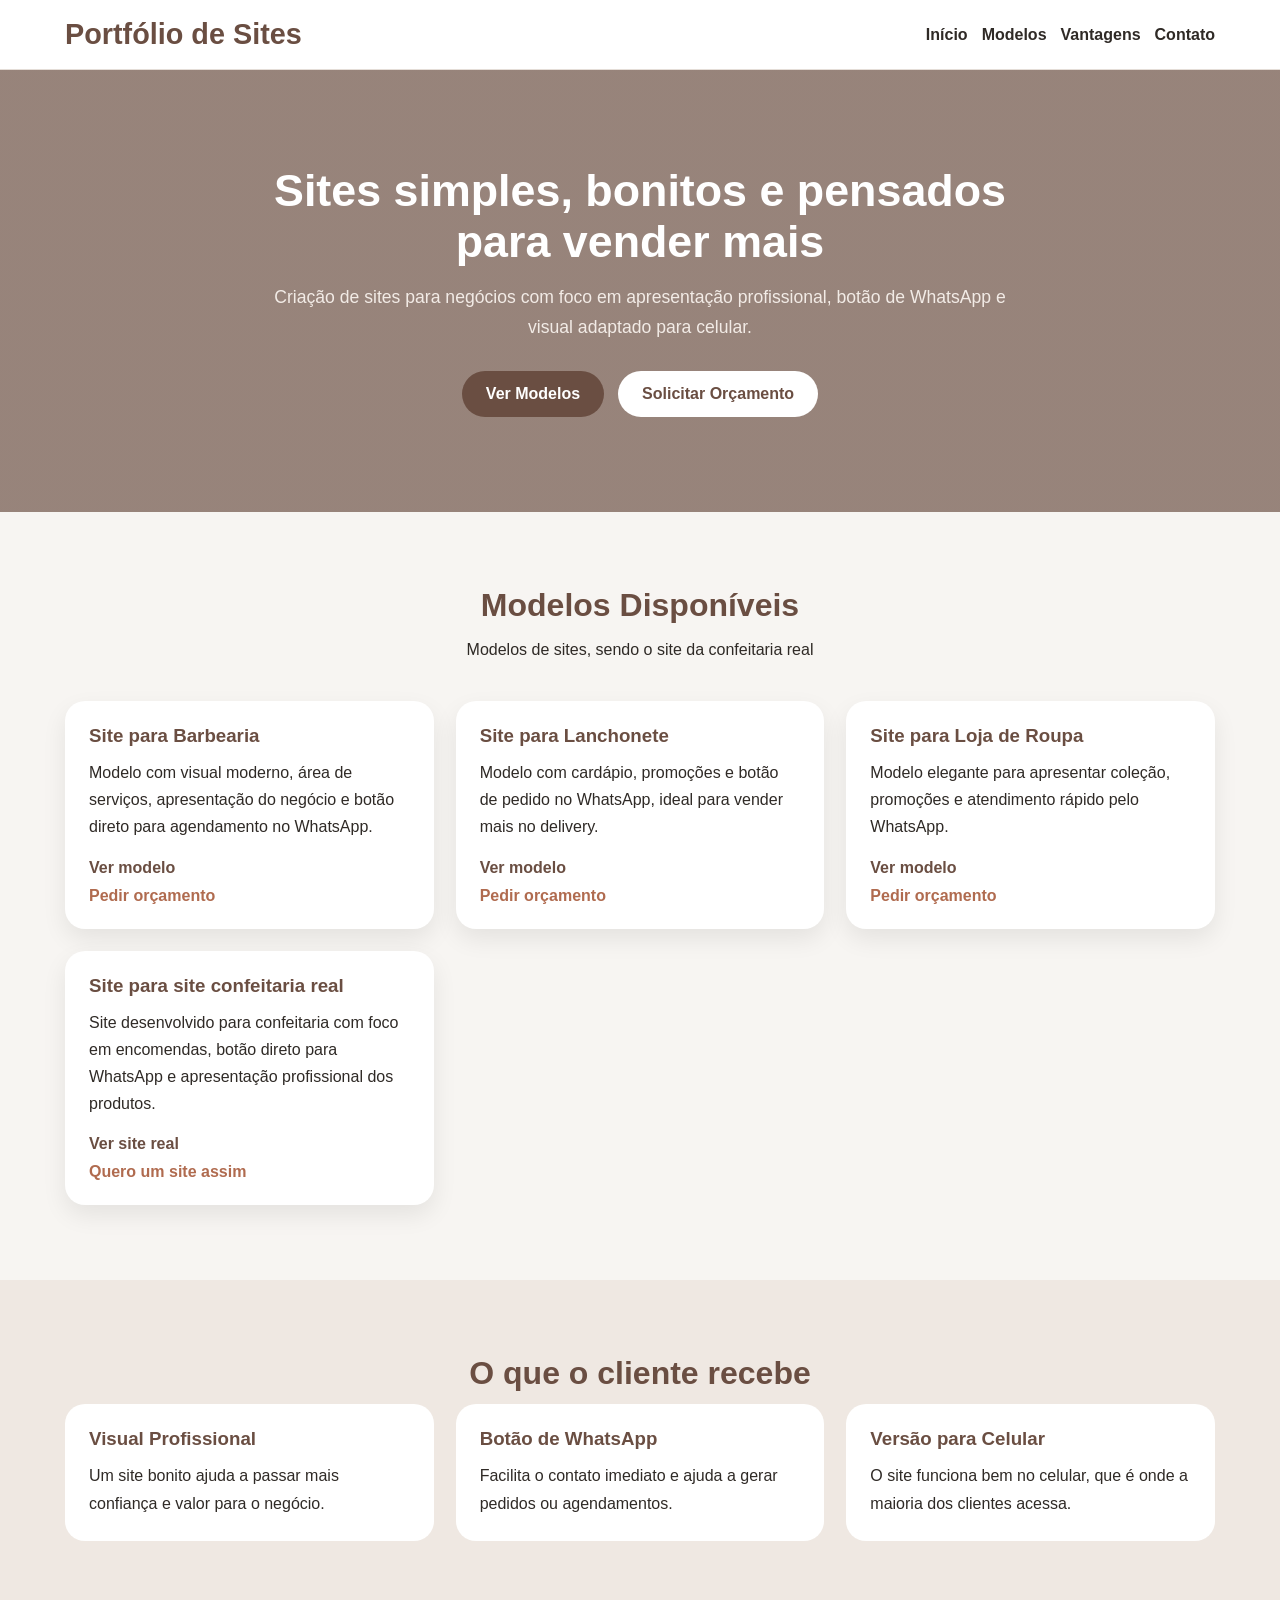
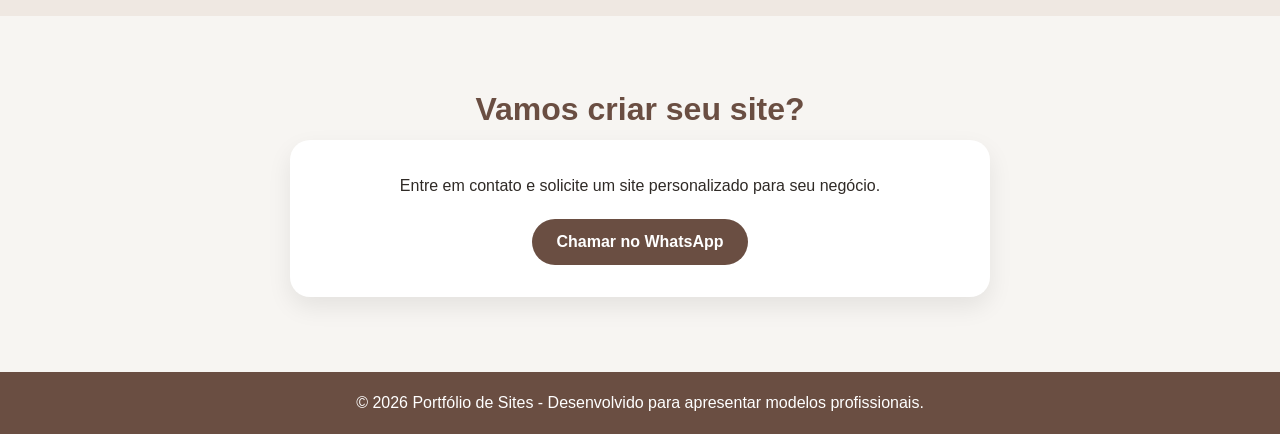
==== index.html @ a55e612e "Add files via upload" ====
<!DOCTYPE html>
<html lang="pt-BR">
<head>
  <meta charset="UTF-8" />
  <meta name="viewport" content="width=device-width, initial-scale=1.0" />
  <title>Portfólio de Sites | Gabriel</title>

  <!-- Liga o HTML ao CSS separado -->
  <link rel="stylesheet" href="style.css" />
</head>
<body>
  <!-- CABEÇALHO DO SITE -->
  <header class="topo">
    <div class="container topo-conteudo">
      <!-- Nome principal do portfólio -->
      <div class="logo">Portfólio de Sites</div>

      <!-- Menu para navegar pela mesma página -->
      <nav class="menu">
        <a href="#inicio">Início</a>
        <a href="#modelos">Modelos</a>
        <a href="#vantagens">Vantagens</a>
        <a href="#contato">Contato</a>
      </nav>
    </div>
  </header>

  <!-- BANNER PRINCIPAL -->
  <section id="inicio" class="hero">
    <div class="container hero-conteudo">
      <!-- Título de destaque -->
      <h1>Sites simples, bonitos e pensados para vender mais</h1>

      <!-- Texto de apresentação -->
      <p>
        Criação de sites para negócios com foco em apresentação profissional,
        botão de WhatsApp e visual adaptado para celular.
      </p>

      <!-- Botões principais -->
      <div class="hero-botoes">
        <a href="#modelos" class="botao botao-principal">Ver Modelos</a>
        <a href="https://wa.me/5513996545273?text=Olá%20quero%20um%20site%20para%20meu%20negócio" target="_blank" class="botao botao-secundario">Solicitar Orçamento</a>
      </div>
    </div>
  </section>

  <!-- SEÇÃO DOS MODELOS -->
  <section id="modelos" class="secao">
    <div class="container">
      <h2 class="titulo-secao">Modelos Disponíveis</h2>
      <p class="subtitulo-secao">
        Modelos de sites, sendo o site da confeitaria real
      </p>

      <div class="cards">
        <!-- Modelo 1 -->
        <article class="card">
          <h3>Site para Barbearia</h3>
          <p>
            Modelo com visual moderno, área de serviços, apresentação do negócio e botão direto para agendamento no WhatsApp.
          </p>
          <div class="botoes-card">
            <a href="../site_barbearia/index.html" class="link-card">Ver modelo</a>
            <a href="https://wa.me/5513996545273?text=Olá%20quero%20um%20site%20de%20barbearia" target="_blank" class="link-card link-secundario">Pedir orçamento</a>
          </div>
        </article>

        <!-- Modelo 2 -->
        <article class="card">
          <h3>Site para Lanchonete</h3>
          <p>
            Modelo com cardápio, promoções e botão de pedido no WhatsApp, ideal para vender mais no delivery.
          </p>
          <div class="botoes-card">
            <a href="../site_lanchonete/index.html" class="link-card">Ver modelo</a>
            <a href="https://wa.me/5513996545273?text=Olá%20quero%20um%20site%20de%20lanchonete" target="_blank" class="link-card link-secundario">Pedir orçamento</a>
          </div>
        </article>

        <!-- Modelo 3 -->
        <article class="card">
          <h3>Site para Loja de Roupa</h3>
          <p>
            Modelo elegante para apresentar coleção, promoções e atendimento rápido pelo WhatsApp.
          </p>
          <div class="botoes-card">
            <a href="../site_loja_roupa/index.html" class="link-card">Ver modelo</a>
            <a href="https://wa.me/5513996545273?text=Olá%20quero%20um%20site%20para%20loja%20de%20roupa" target="_blank" class="link-card link-secundario">Pedir orçamento</a>
          </div>
        </article>
        
        <!-- Modelo 4 -->
        <article class="card">
          <h3>Site para site confeitaria real</h3>
          <p>
            Site desenvolvido para confeitaria com foco em encomendas, botão direto para WhatsApp e apresentação profissional dos produtos.
          </p>
          <div class="botoes-card">
            <a href="../Iris/site_confeitaria/index.html" class="link-card">Ver site real</a>
            <a href="https://wa.me/5513996545273?text=Olá%20quero%20um%20site%20para%20loja%20de%20roupa" target="_blank" class="link-card link-secundario"> Quero um site assim</a>
          </div>
        </article>

      </div>
    </div>
   
  </section>

  <!-- SEÇÃO DE VANTAGENS -->
  <section id="vantagens" class="secao secao-destaque">
    <div class="container">
      <h2 class="titulo-secao">O que o cliente recebe</h2>

      <div class="lista-vantagens">
        <!-- Vantagem 1 -->
        <div class="vantagem">
          <h3>Visual Profissional</h3>
          <p>Um site bonito ajuda a passar mais confiança e valor para o negócio.</p>
        </div>

        <!-- Vantagem 2 -->
        <div class="vantagem">
          <h3>Botão de WhatsApp</h3>
          <p>Facilita o contato imediato e ajuda a gerar pedidos ou agendamentos.</p>
        </div>

        <!-- Vantagem 3 -->
        <div class="vantagem">
          <h3>Versão para Celular</h3>
          <p>O site funciona bem no celular, que é onde a maioria dos clientes acessa.</p>
        </div>
      </div>
    </div>
  </section>

  <!-- SEÇÃO DE CONTATO -->
  <section id="contato" class="secao">
    <div class="container">
      <h2 class="titulo-secao">Vamos criar seu site?</h2>

      <div class="contato-box">
        <p>
          Entre em contato e solicite um site personalizado para seu negócio.
        </p>

        <a href="https://wa.me/5513996545273?text=Olá%20quero%20um%20site%20personalizado" target="_blank" class="botao botao-principal">Chamar no WhatsApp</a>
      </div>
    </div>
  </section>

  <!-- RODAPÉ -->
  <footer class="rodape">
    <p>© 2026 Portfólio de Sites - Desenvolvido para apresentar modelos profissionais.</p>
  </footer>
</body>
</html>
---- style.css ----
/* ===== RESET BÁSICO ===== */
/* Remove espaçamentos padrão do navegador */
* {
  margin: 0;
  padding: 0;
  box-sizing: border-box;
}

/* ===== ESTILO GERAL ===== */
body {
  /* Define a fonte principal do site */
  font-family: Arial, Helvetica, sans-serif;

  /* Cor de fundo suave */
  background-color: #f7f5f2;

  /* Cor principal dos textos */
  color: #2f2a26;
}

/* Limita a largura e centraliza o conteúdo */
.container {
  width: 90%;
  max-width: 1150px;
  margin: 0 auto;
}

/* ===== CABEÇALHO ===== */
.topo {
  background-color: #ffffff;
  border-bottom: 1px solid #e4ddd7;
  position: sticky;
  top: 0;
}

.topo-conteudo {
  display: flex;
  justify-content: space-between;
  align-items: center;
  gap: 20px;
  flex-wrap: wrap;
  padding: 18px 0;
}

.logo {
  font-size: 1.8rem;
  font-weight: bold;
  color: #6a4e42;
}

.menu {
  display: flex;
  gap: 14px;
  flex-wrap: wrap;
}

.menu a {
  text-decoration: none;
  color: #2f2a26;
  font-weight: bold;
}

/* ===== BANNER ===== */
.hero {
  padding: 95px 20px;
  text-align: center;
  background: linear-gradient(rgba(106, 78, 66, 0.68), rgba(106, 78, 66, 0.68)),
    url("https://images.unsplash.com/photo-1516321318423-f06f85e504b3?auto=format&fit=crop&w=1400&q=80") center/cover;
}

.hero-conteudo {
  max-width: 780px;
  margin: 0 auto;
}

.hero h1 {
  font-size: 2.8rem;
  color: #ffffff;
  margin-bottom: 16px;
}

.hero p {
  color: #f2ebe6;
  line-height: 1.7;
  margin-bottom: 28px;
  font-size: 1.1rem;
}

.hero-botoes {
  display: flex;
  justify-content: center;
  gap: 14px;
  flex-wrap: wrap;
}

/* ===== BOTÕES ===== */
.botao {
  display: inline-block;
  text-decoration: none;
  padding: 14px 24px;
  border-radius: 999px;
  font-weight: bold;
}

.botao-principal {
  background-color: #6a4e42;
  color: #ffffff;
}

.botao-secundario {
  background-color: #ffffff;
  color: #6a4e42;
}

/* ===== SEÇÕES ===== */
.secao {
  padding: 75px 0;
}

.secao-destaque {
  background-color: #efe8e2;
}

.titulo-secao {
  text-align: center;
  font-size: 2rem;
  color: #6a4e42;
  margin-bottom: 12px;
}

.subtitulo-secao {
  text-align: center;
  max-width: 720px;
  margin: 0 auto 38px;
  line-height: 1.7;
}

/* ===== CARDS ===== */
.cards {
  display: grid;
  grid-template-columns: repeat(3, 1fr);
  gap: 22px;
}

.card {
  background-color: #ffffff;
  border-radius: 20px;
  padding: 24px;
  box-shadow: 0 10px 24px rgba(0, 0, 0, 0.08);
}

.card h3 {
  color: #6a4e42;
  margin-bottom: 12px;
}

.card p {
  line-height: 1.7;
  margin-bottom: 18px;
}

.botoes-card {
  display: flex;
  flex-direction: column;
  gap: 10px;
}

.link-card {
  text-decoration: none;
  font-weight: bold;
  color: #6a4e42;
}

.link-secundario {
  color: #b06b4f;
}

/* ===== VANTAGENS ===== */
.lista-vantagens {
  display: grid;
  grid-template-columns: repeat(3, 1fr);
  gap: 22px;
}

.vantagem {
  background-color: #ffffff;
  border-radius: 20px;
  padding: 24px;
}

.vantagem h3 {
  margin-bottom: 12px;
  color: #6a4e42;
}

.vantagem p {
  line-height: 1.7;
}

/* ===== CONTATO ===== */
.contato-box {
  max-width: 700px;
  margin: 0 auto;
  text-align: center;
  background-color: #ffffff;
  border-radius: 20px;
  padding: 32px;
  box-shadow: 0 10px 24px rgba(0, 0, 0, 0.08);
}

.contato-box p {
  margin-bottom: 20px;
  line-height: 1.7;
}

/* ===== RODAPÉ ===== */
.rodape {
  text-align: center;
  padding: 22px 15px;
  background-color: #6a4e42;
  color: #ffffff;
}

/* ===== RESPONSIVIDADE ===== */
@media (max-width: 900px) {
  .cards,
  .lista-vantagens {
    grid-template-columns: 1fr;
  }

  .hero h1 {
    font-size: 2.2rem;
  }
}
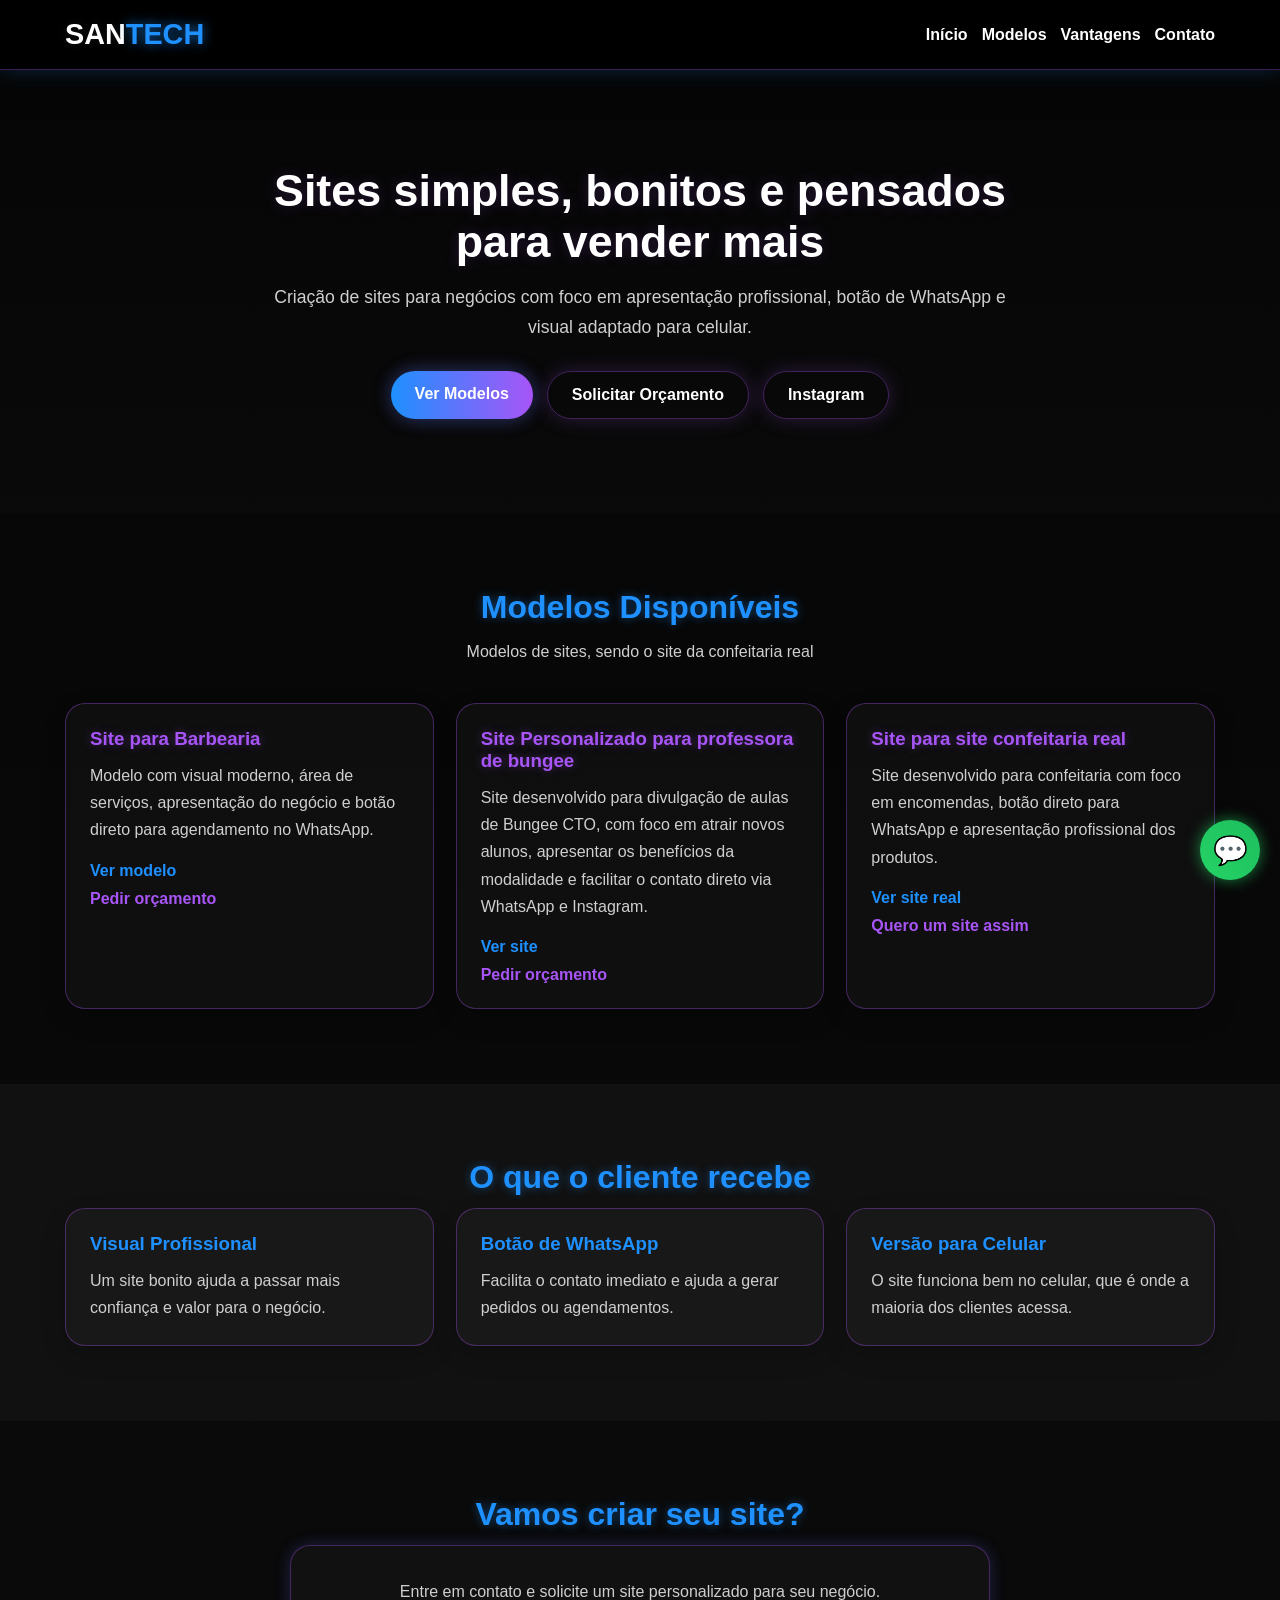
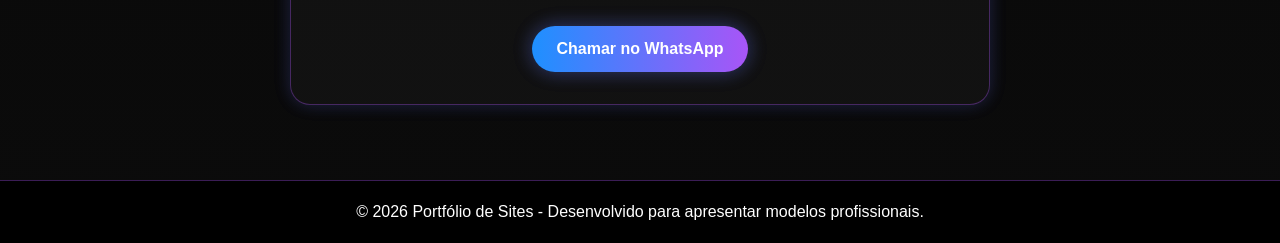
==== commit 9ba7e486: "Add files via upload" ====
--- a/index.html
+++ b/index.html
@@ -13,7 +13,9 @@
   <header class="topo">
     <div class="container topo-conteudo">
       <!-- Nome principal do portfólio -->
-      <div class="logo">Portfólio de Sites</div>
+      <div class="logo">
+        SAN<span>TECH</span>
+      </div>
 
       <!-- Menu para navegar pela mesma página -->
       <nav class="menu">
@@ -41,6 +43,7 @@
       <div class="hero-botoes">
         <a href="#modelos" class="botao botao-principal">Ver Modelos</a>
         <a href="https://wa.me/5513996545273?text=Olá%20quero%20um%20site%20para%20meu%20negócio" target="_blank" class="botao botao-secundario">Solicitar Orçamento</a>
+        <a href="https://www.instagram.com/santechweb/" target="_blank" class="botao botao-secundario">  Instagram</a>
       </div>
     </div>
   </section>
@@ -68,29 +71,19 @@
 
         <!-- Modelo 2 -->
         <article class="card">
-          <h3>Site para Lanchonete</h3>
+          <h3>Site Personalizado para professora de bungee</h3>
           <p>
-            Modelo com cardápio, promoções e botão de pedido no WhatsApp, ideal para vender mais no delivery.
+            Site desenvolvido para divulgação de aulas de Bungee CTO, com foco em atrair novos alunos, apresentar os benefícios da modalidade e facilitar o contato direto via WhatsApp e Instagram.
           </p>
           <div class="botoes-card">
-            <a href="../site_lanchonete/index.html" class="link-card">Ver modelo</a>
+            <a href="../Dio/index.html" class="link-card">Ver site</a>
             <a href="https://wa.me/5513996545273?text=Olá%20quero%20um%20site%20de%20lanchonete" target="_blank" class="link-card link-secundario">Pedir orçamento</a>
           </div>
         </article>
 
+      
+        
         <!-- Modelo 3 -->
-        <article class="card">
-          <h3>Site para Loja de Roupa</h3>
-          <p>
-            Modelo elegante para apresentar coleção, promoções e atendimento rápido pelo WhatsApp.
-          </p>
-          <div class="botoes-card">
-            <a href="../site_loja_roupa/index.html" class="link-card">Ver modelo</a>
-            <a href="https://wa.me/5513996545273?text=Olá%20quero%20um%20site%20para%20loja%20de%20roupa" target="_blank" class="link-card link-secundario">Pedir orçamento</a>
-          </div>
-        </article>
-        
-        <!-- Modelo 4 -->
         <article class="card">
           <h3>Site para site confeitaria real</h3>
           <p>
@@ -153,5 +146,13 @@
   <footer class="rodape">
     <p>© 2026 Portfólio de Sites - Desenvolvido para apresentar modelos profissionais.</p>
   </footer>
+  <a href="https://wa.me/5513996545273?text=Olá%20quero%20um%20site"
+   class="whatsapp-float"
+   target="_blank"
+   id="btnWhatsapp">
+  💬</a>
+
+   <!-- Importa o JS -->
+  <script src="script.js"></script>
 </body>
 </html>
--- a/style.css
+++ b/style.css
@@ -6,16 +6,31 @@
   box-sizing: border-box;
 }
 
+/* ===== CORES DO SITE ===== */
+/* Aqui ficam as cores principais para facilitar futuras mudanças */
+:root {
+  --fundo-principal: #050505;
+  --fundo-secundario: #0d0d0d;
+  --fundo-destaque: #111111;
+  --texto-principal: #ffffff;
+  --texto-secundario: #cfcfcf;
+  --azul-neon: #1e90ff;
+  --roxo-neon: #a855f7;
+  --borda-neon: rgba(168, 85, 247, 0.35);
+  --sombra-azul: 0 0 20px rgba(30, 144, 255, 0.22);
+  --sombra-roxa: 0 0 20px rgba(168, 85, 247, 0.22);
+}
+
 /* ===== ESTILO GERAL ===== */
 body {
   /* Define a fonte principal do site */
   font-family: Arial, Helvetica, sans-serif;
 
-  /* Cor de fundo suave */
-  background-color: #f7f5f2;
+  /* Fundo escuro no estilo tecnologia */
+  background: linear-gradient(180deg, #050505 0%, #0b0b0b 100%);
 
   /* Cor principal dos textos */
-  color: #2f2a26;
+  color: var(--texto-principal);
 }
 
 /* Limita a largura e centraliza o conteúdo */
@@ -27,10 +42,12 @@
 
 /* ===== CABEÇALHO ===== */
 .topo {
-  background-color: #ffffff;
-  border-bottom: 1px solid #e4ddd7;
+  background-color: rgba(0, 0, 0, 0.9);
+  border-bottom: 1px solid var(--borda-neon);
   position: sticky;
   top: 0;
+  z-index: 1000;
+  box-shadow: var(--sombra-azul);
 }
 
 .topo-conteudo {
@@ -45,7 +62,14 @@
 .logo {
   font-size: 1.8rem;
   font-weight: bold;
-  color: #6a4e42;
+  color: var(--texto-principal);
+  text-shadow: 0 0 10px rgba(255, 255, 255, 0.08);
+}
+
+/* Caso você queira destacar uma parte da logo com cor neon */
+.logo span {
+  color: var(--azul-neon);
+  text-shadow: 0 0 12px rgba(30, 144, 255, 0.7);
 }
 
 .menu {
@@ -56,15 +80,24 @@
 
 .menu a {
   text-decoration: none;
-  color: #2f2a26;
+  color: var(--texto-principal);
   font-weight: bold;
+  transition: 0.3s;
+}
+
+.menu a:hover {
+  color: var(--azul-neon);
+  text-shadow: 0 0 10px rgba(30, 144, 255, 0.6);
 }
 
 /* ===== BANNER ===== */
 .hero {
   padding: 95px 20px;
   text-align: center;
-  background: linear-gradient(rgba(106, 78, 66, 0.68), rgba(106, 78, 66, 0.68)),
+
+  /* Fundo com imagem + escurecimento + tom neon */
+  background:
+    linear-gradient(rgba(5, 5, 5, 0.82), rgba(10, 10, 10, 0.88)),
     url("https://images.unsplash.com/photo-1516321318423-f06f85e504b3?auto=format&fit=crop&w=1400&q=80") center/cover;
 }
 
@@ -75,12 +108,19 @@
 
 .hero h1 {
   font-size: 2.8rem;
-  color: #ffffff;
+  color: var(--texto-principal);
   margin-bottom: 16px;
+  text-shadow: 0 0 14px rgba(168, 85, 247, 0.2);
+}
+
+/* Se quiser destacar uma palavra no título */
+.hero h1 span {
+  color: var(--roxo-neon);
+  text-shadow: 0 0 12px rgba(168, 85, 247, 0.7);
 }
 
 .hero p {
-  color: #f2ebe6;
+  color: var(--texto-secundario);
   line-height: 1.7;
   margin-bottom: 28px;
   font-size: 1.1rem;
@@ -100,16 +140,30 @@
   padding: 14px 24px;
   border-radius: 999px;
   font-weight: bold;
+  transition: 0.3s;
 }
 
 .botao-principal {
-  background-color: #6a4e42;
-  color: #ffffff;
+  background: linear-gradient(90deg, var(--azul-neon), var(--roxo-neon));
+  color: var(--texto-principal);
+  box-shadow: var(--sombra-azul), var(--sombra-roxa);
+}
+
+.botao-principal:hover {
+  transform: translateY(-3px);
+  opacity: 0.95;
 }
 
 .botao-secundario {
-  background-color: #ffffff;
-  color: #6a4e42;
+  background-color: transparent;
+  color: var(--texto-principal);
+  border: 1px solid var(--borda-neon);
+  box-shadow: var(--sombra-roxa);
+}
+
+.botao-secundario:hover {
+  transform: translateY(-3px);
+  border-color: var(--azul-neon);
 }
 
 /* ===== SEÇÕES ===== */
@@ -118,14 +172,15 @@
 }
 
 .secao-destaque {
-  background-color: #efe8e2;
+  background-color: var(--fundo-destaque);
 }
 
 .titulo-secao {
   text-align: center;
   font-size: 2rem;
-  color: #6a4e42;
+  color: var(--azul-neon);
   margin-bottom: 12px;
+  text-shadow: 0 0 10px rgba(30, 144, 255, 0.45);
 }
 
 .subtitulo-secao {
@@ -133,6 +188,7 @@
   max-width: 720px;
   margin: 0 auto 38px;
   line-height: 1.7;
+  color: var(--texto-secundario);
 }
 
 /* ===== CARDS ===== */
@@ -143,20 +199,31 @@
 }
 
 .card {
-  background-color: #ffffff;
+  background: rgba(255, 255, 255, 0.03);
+  border: 1px solid var(--borda-neon);
   border-radius: 20px;
   padding: 24px;
-  box-shadow: 0 10px 24px rgba(0, 0, 0, 0.08);
+  box-shadow: 0 10px 24px rgba(0, 0, 0, 0.22);
+  transition: 0.3s;
+}
+
+.card:hover {
+  transform: translateY(-5px);
+  box-shadow:
+    0 0 20px rgba(30, 144, 255, 0.18),
+    0 0 20px rgba(168, 85, 247, 0.18);
 }
 
 .card h3 {
-  color: #6a4e42;
+  color: var(--roxo-neon);
   margin-bottom: 12px;
+  text-shadow: 0 0 10px rgba(168, 85, 247, 0.35);
 }
 
 .card p {
   line-height: 1.7;
   margin-bottom: 18px;
+  color: var(--texto-secundario);
 }
 
 .botoes-card {
@@ -168,11 +235,15 @@
 .link-card {
   text-decoration: none;
   font-weight: bold;
-  color: #6a4e42;
+  color: var(--azul-neon);
+}
+
+.link-card:hover {
+  text-shadow: 0 0 10px rgba(30, 144, 255, 0.5);
 }
 
 .link-secundario {
-  color: #b06b4f;
+  color: var(--roxo-neon);
 }
 
 /* ===== VANTAGENS ===== */
@@ -183,18 +254,21 @@
 }
 
 .vantagem {
-  background-color: #ffffff;
+  background: rgba(255, 255, 255, 0.03);
+  border: 1px solid var(--borda-neon);
   border-radius: 20px;
   padding: 24px;
+  box-shadow: 0 10px 24px rgba(0, 0, 0, 0.18);
 }
 
 .vantagem h3 {
   margin-bottom: 12px;
-  color: #6a4e42;
+  color: var(--azul-neon);
 }
 
 .vantagem p {
   line-height: 1.7;
+  color: var(--texto-secundario);
 }
 
 /* ===== CONTATO ===== */
@@ -202,23 +276,28 @@
   max-width: 700px;
   margin: 0 auto;
   text-align: center;
-  background-color: #ffffff;
+  background: rgba(255, 255, 255, 0.03);
+  border: 1px solid var(--borda-neon);
   border-radius: 20px;
   padding: 32px;
-  box-shadow: 0 10px 24px rgba(0, 0, 0, 0.08);
+  box-shadow:
+    0 0 18px rgba(30, 144, 255, 0.12),
+    0 0 18px rgba(168, 85, 247, 0.12);
 }
 
 .contato-box p {
   margin-bottom: 20px;
   line-height: 1.7;
+  color: var(--texto-secundario);
 }
 
 /* ===== RODAPÉ ===== */
 .rodape {
   text-align: center;
   padding: 22px 15px;
-  background-color: #6a4e42;
-  color: #ffffff;
+  background-color: #000000;
+  color: var(--texto-principal);
+  border-top: 1px solid var(--borda-neon);
 }
 
 /* ===== RESPONSIVIDADE ===== */
@@ -232,3 +311,32 @@
     font-size: 2.2rem;
   }
 }
+/* ===== BOTÃO FLUTUANTE WHATSAPP ===== */
+.whatsapp-float {
+  position: fixed;
+  bottom: 20px;
+  right: 20px;
+
+  width: 60px;
+  height: 60px;
+
+  background: linear-gradient(45deg, #25d366, #1ebe5d);
+  color: white;
+
+  border-radius: 50%;
+  display: flex;
+  align-items: center;
+  justify-content: center;
+
+  font-size: 28px;
+  text-decoration: none;
+
+  box-shadow: 0 0 15px rgba(37, 211, 102, 0.6);
+  z-index: 999;
+
+  transition: 0.3s;
+}
+
+.whatsapp-float:hover {
+  transform: scale(1.1);
+}
